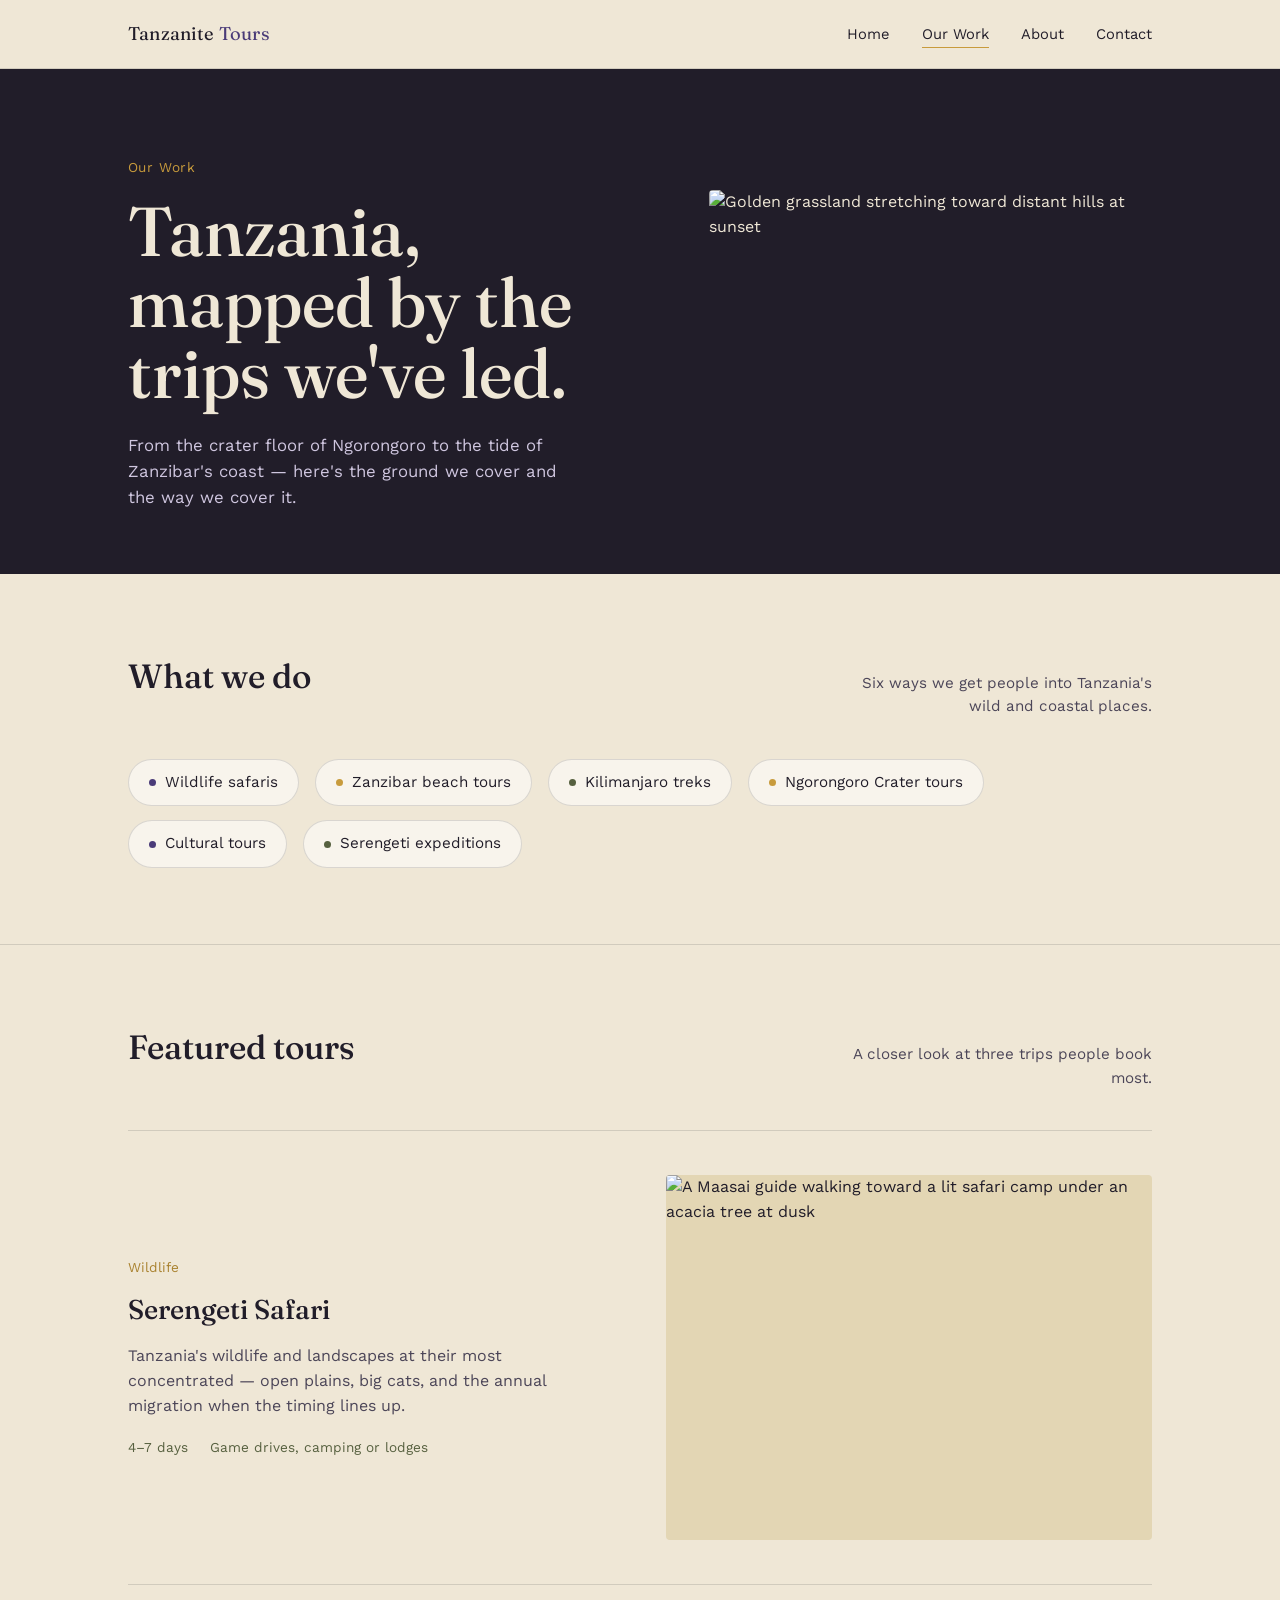
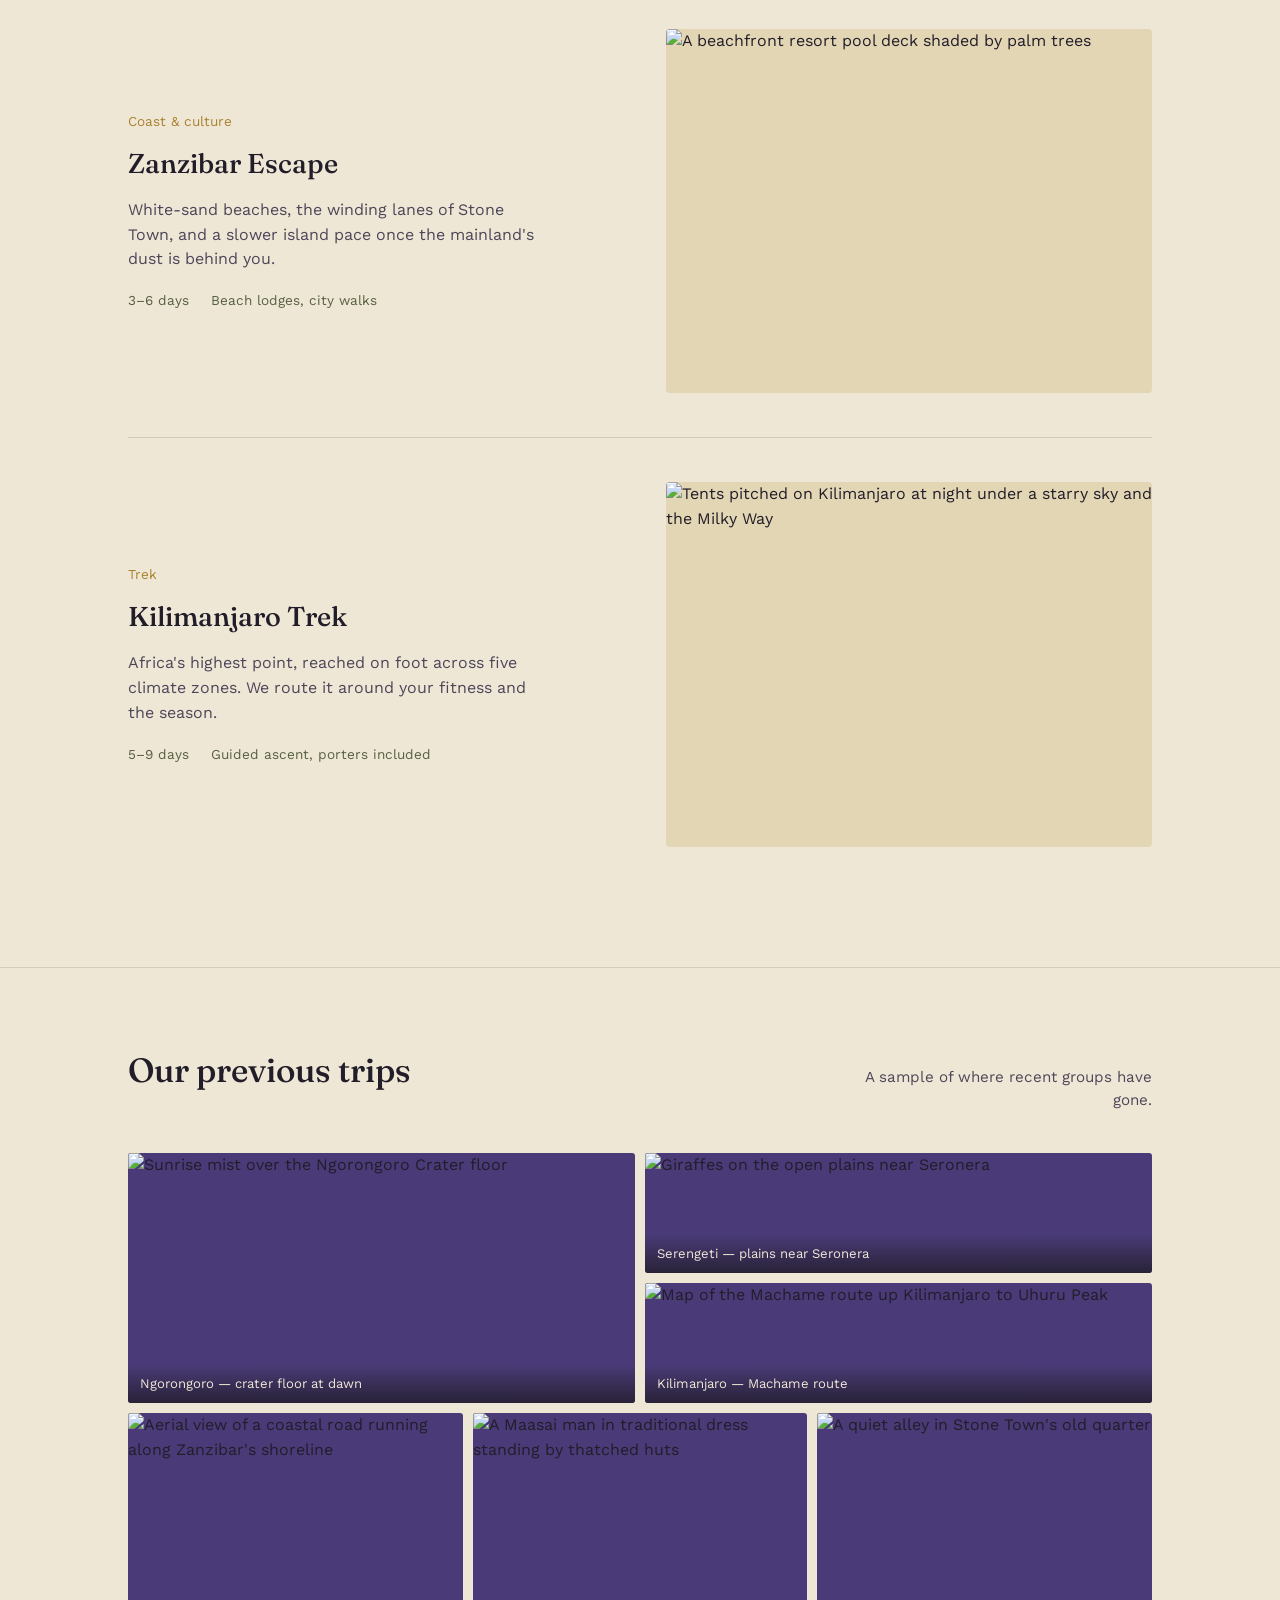
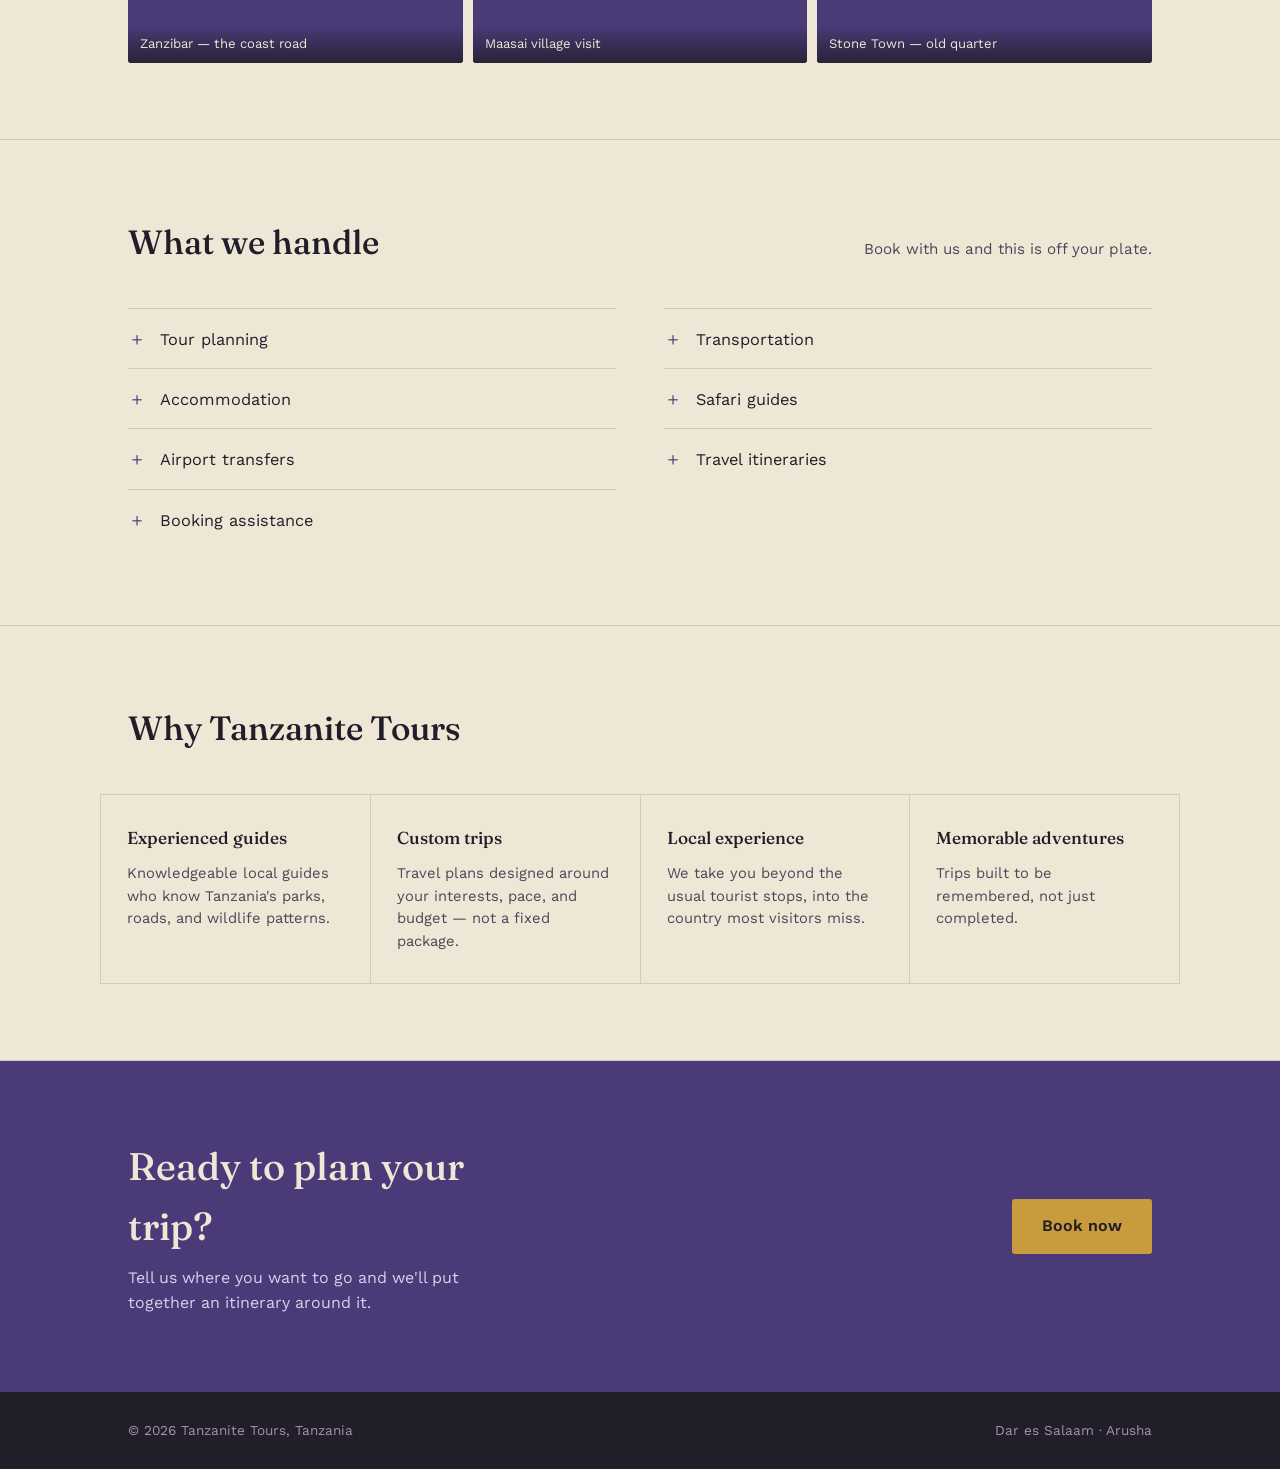
==== work1.html @ ff570dde "trial" ====
<!DOCTYPE html>
<html lang="en">
<head>
<meta charset="UTF-8">
<meta name="viewport" content="width=device-width, initial-scale=1.0">
<title>Our Work — Tanzanite Tours</title>
<link rel="preconnect" href="https://fonts.googleapis.com">
<link rel="preconnect" href="https://fonts.gstatic.com" crossorigin>
<link href="https://fonts.googleapis.com/css2?family=Fraunces:opsz,wght@9..144,400;9..144,500;9..144,600&family=Work+Sans:wght@400;500;600&display=swap" rel="stylesheet">
<style>

  :root{
    --ink:        #211d29;
    --ivory:      #efe7d6;
    --sand:       #e3d6b4;
    --tanzanite:  #4a3b78;
    --tanzanite-2:#8267c9;
    --gold:       #c89b3c;
    --gold-dim:   #a9822f;
    --sage:       #56603f;
    --line:       rgba(33,29,41,0.14);
    --max: 1080px;
  }

  *{ box-sizing:border-box; }
  html{ scroll-behavior:smooth; }
  body{
    margin:0;
    background:var(--ivory);
    color:var(--ink);
    font-family:'Work Sans', sans-serif;
    font-size:16px;
    line-height:1.55;
  }
  h1,h2,h3{
    font-family:'Fraunces', serif;
    font-weight:500;
    margin:0;
    color:var(--ink);
  }
  p{ margin:0; }
  a{ color:inherit; }
  img,svg{ display:block; max-width:100%; }
  .wrap{ max-width:var(--max); margin:0 auto; padding:0 28px; }

  /* ---------- reduced motion ---------- */
  @media (prefers-reduced-motion: reduce){
    *{ animation:none !important; transition:none !important; }
  }

  /* ---------- nav ---------- */
  nav{
    position:sticky; top:0; z-index:40;
    background:var(--ivory);
    border-bottom:1px solid var(--line);
  }
  nav .wrap{
    display:flex; align-items:center; justify-content:space-between;
    height:68px;
  }
  .brand{
    font-family:'Fraunces', serif;
    font-size:1.15rem;
    letter-spacing:0.01em;
  }
  .brand em{ font-style:normal; color:var(--tanzanite); }
  .navlinks{ display:flex; gap:32px; list-style:none; margin:0; padding:0; font-size:0.92rem; }
  .navlinks a{ text-decoration:none; padding-bottom:4px; border-bottom:1px solid transparent; }
  .navlinks a:hover, .navlinks a:focus-visible{ border-bottom-color:var(--tanzanite); }
  .navlinks a.current{ border-bottom-color:var(--gold); }
  .navtoggle{ display:none; background:none; border:1px solid var(--line); border-radius:6px; padding:8px 10px; font-size:0.9rem; cursor:pointer; }

  @media (max-width:720px){
    .navlinks{
      position:absolute; top:68px; left:0; right:0;
      flex-direction:column; gap:0;
      background:var(--ivory);
      border-bottom:1px solid var(--line);
      padding:8px 28px 18px;
      display:none;
    }
    .navlinks.open{ display:flex; }
    .navlinks a{ display:block; padding:10px 0; }
    .navtoggle{ display:block; }
  }

  /* ---------- hero ---------- */
  .hero{
    background:var(--ink);
    color:var(--ivory);
    position:relative;
    overflow:hidden;
  }
  .hero .wrap{
    padding-top:88px; padding-bottom:64px;
    display:grid; grid-template-columns:1.1fr 0.9fr; gap:40px; align-items:end;
  }
  .hero-kicker{
    font-size:0.85rem; letter-spacing:0.03em; color:var(--gold);
    margin-bottom:18px;
  }
  .hero h1{
    font-size:clamp(2.6rem, 5.4vw, 4.4rem);
    line-height:1.03;
    color:var(--ivory);
    max-width:11.5ch;
  }
  .hero p.lede{
    margin-top:22px;
    max-width:44ch;
    color:#cfc6df;
    font-size:1.05rem;
  }
  .hero-figure{ align-self:end; opacity:0.94; border-radius:4px; overflow:hidden; }
  .hero-figure svg{ width:100%; height:auto; }
  .hero-figure img{ width:100%; height:320px; object-fit:cover; display:block; }

  @media (max-width:820px){
    .hero .wrap{ grid-template-columns:1fr; }
    .hero-figure{ order:-1; max-width:280px; }
  }

  /* ---------- section rhythm ---------- */
  section{ padding:76px 0; border-bottom:1px solid var(--line); }
  section:last-of-type{ border-bottom:none; }
  .section-head{
    display:flex; justify-content:space-between; align-items:baseline; gap:24px;
    margin-bottom:40px;
    flex-wrap:wrap;
  }
  .section-head h2{ font-size:clamp(1.6rem, 3vw, 2.1rem); }
  .section-note{ max-width:34ch; color:#4c4658; font-size:0.95rem; text-align:right; }
  @media (max-width:640px){ .section-note{ text-align:left; } }

  /* ---------- what we do (tag rail) ---------- */
  .disciplines{
    display:flex; flex-wrap:wrap; gap:14px 16px;
  }
  .discipline{
    border:1px solid var(--line);
    border-radius:100px;
    padding:11px 20px;
    font-size:0.95rem;
    display:flex; align-items:center; gap:9px;
    background:#fff8;
  }
  .discipline .dot{
    width:7px; height:7px; border-radius:50%;
    background:var(--tanzanite);
    flex:none;
  }
  .discipline:nth-child(2n) .dot{ background:var(--gold); }
  .discipline:nth-child(3n) .dot{ background:var(--sage); }

  /* ---------- featured tours (editorial alternating) ---------- */
  .tour{
    display:grid; grid-template-columns:1fr 1fr; gap:52px; align-items:center;
    padding:44px 0;
    border-top:1px solid var(--line);
  }
  .tour:first-of-type{ border-top:none; padding-top:0; }
  .tour:nth-of-type(even) .tour-art{ order:2; }
  .tour-eyebrow{ font-size:0.85rem; color:var(--gold-dim); margin-bottom:10px; }
  .tour h3{ font-size:1.7rem; margin-bottom:14px; }
  .tour p{ color:#4c4658; max-width:42ch; }
  .tour-meta{ margin-top:18px; display:flex; gap:22px; font-size:0.85rem; color:var(--sage); }
  .tour-art{
    aspect-ratio:4/3; border-radius:4px; overflow:hidden;
    background:var(--sand);
  }
  .tour-art svg{ width:100%; height:100%; }
  .tour-art img{ width:100%; height:100%; object-fit:cover; display:block; }

  @media (max-width:760px){
    .tour{ grid-template-columns:1fr; gap:22px; }
    .tour:nth-of-type(even) .tour-art{ order:0; }
  }

  /* ---------- gallery ---------- */
  .gallery{
    display:grid;
    grid-template-columns:repeat(6, 1fr);
    grid-auto-rows:120px;
    gap:10px;
  }
  .gcell{
    position:relative; overflow:hidden; border-radius:3px;
    background:var(--tanzanite);
  }
  .gcell svg{ width:100%; height:100%; }
  .gcell img{ width:100%; height:100%; object-fit:cover; display:block; }
  .gcell .cap{
    position:absolute; left:0; right:0; bottom:0;
    padding:10px 12px 8px;
    background:linear-gradient(to top, rgba(33,29,41,0.82), transparent);
    color:var(--ivory);
    font-size:0.82rem;
  }
  .g1{ grid-column:span 3; grid-row:span 2; }
  .g2{ grid-column:span 3; grid-row:span 1; }
  .g3{ grid-column:span 3; grid-row:span 1; }
  .g4{ grid-column:span 2; grid-row:span 2; }
  .g5{ grid-column:span 2; grid-row:span 2; }
  .g6{ grid-column:span 2; grid-row:span 2; }

  @media (max-width:760px){
    .gallery{ grid-template-columns:repeat(2, 1fr); grid-auto-rows:150px; }
    .g1,.g2,.g3,.g4,.g5,.g6{ grid-column:span 1; grid-row:span 1; }
  }

  /* ---------- what we handle ---------- */
  .handle-list{
    list-style:none; margin:0; padding:0;
    display:grid; grid-template-columns:1fr 1fr; gap:0 48px;
  }
  .handle-list li{
    display:flex; align-items:baseline; gap:14px;
    padding:16px 0;
    border-top:1px solid var(--line);
    font-size:1.02rem;
  }
  .handle-list li:nth-last-child(-n+1),
  .handle-list li:nth-last-child(-n+2){ }
  .handle-list li span.mark{
    font-family:'Fraunces', serif;
    color:var(--tanzanite);
    font-size:1.1rem;
  }
  @media (max-width:640px){ .handle-list{ grid-template-columns:1fr; } }

  /* ---------- why choose us ---------- */
  .why{
    display:grid; grid-template-columns:repeat(4, 1fr); gap:0;
    border-top:1px solid var(--line);
    border-left:1px solid var(--line);
  }
  .why-item{
    padding:30px 26px;
    border-right:1px solid var(--line);
    border-bottom:1px solid var(--line);
  }
  .why-item h3{ font-size:1.08rem; margin-bottom:10px; }
  .why-item p{ font-size:0.92rem; color:#4c4658; }
  @media (max-width:820px){ .why{ grid-template-columns:1fr 1fr; } }
  @media (max-width:480px){ .why{ grid-template-columns:1fr; } }

  /* ---------- cta ---------- */
  .cta{
    background:var(--tanzanite);
    color:var(--ivory);
    border-bottom:none;
  }
  .cta .wrap{
    display:flex; align-items:center; justify-content:space-between; gap:32px;
    flex-wrap:wrap;
  }
  .cta h2{ color:var(--ivory); font-size:clamp(1.7rem, 3.4vw, 2.4rem); max-width:16ch; }
  .cta p{ color:#d9d0ea; margin-top:10px; max-width:38ch; }
  .btn{
    display:inline-block;
    background:var(--gold);
    color:var(--ink);
    text-decoration:none;
    font-family:'Work Sans', sans-serif;
    font-weight:600;
    padding:15px 30px;
    border-radius:3px;
    white-space:nowrap;
  }
  .btn:hover, .btn:focus-visible{ background:#d8ad55; }

  footer{
    background:var(--ink); color:#9d94b2;
    font-size:0.85rem;
    padding:28px 0;
  }
  footer .wrap{ display:flex; justify-content:space-between; flex-wrap:wrap; gap:10px; }

  /* one orchestrated reveal, hero only */
  .hero h1, .hero p.lede, .hero-figure{
    animation:rise 0.7s ease-out both;
  }
  .hero p.lede{ animation-delay:0.08s; }
  .hero-figure{ animation-delay:0.05s; }
  @keyframes rise{
    from{ opacity:0; transform:translateY(14px); }
    to{ opacity:1; transform:translateY(0); }
  }
</style>
</head>
<body>

<nav>
  <div class="wrap">
    <div class="brand">Tanzanite <em>Tours</em></div>
    <ul class="navlinks" id="navlinks">
      <li><a href="index.html">Home</a></li>
      <li><a href="work.html" class="current">Our Work</a></li>
      <li><a href="about.html">About</a></li>
      <li><a href="contact.html">Contact</a></li>
    </ul>
    <button class="navtoggle" id="navtoggle" aria-expanded="false" aria-controls="navlinks">Menu</button>
  </div>
</nav>

<header class="hero">
  <div class="wrap">
    <div>
      <div class="hero-kicker">Our Work</div>
      <h1>Tanzania, mapped by the trips we've led.</h1>
      <p class="lede">From the crater floor of Ngorongoro to the tide of Zanzibar's coast — here's the ground we cover and the way we cover it.</p>
    </div>
    <div class="hero-figure">
      <img src="img/vast_area.jpg" alt="Golden grassland stretching toward distant hills at sunset">
    </div>
  </div>
</header>

<section id="what-we-do">
  <div class="wrap">
    <div class="section-head">
      <h2>What we do</h2>
      <p class="section-note">Six ways we get people into Tanzania's wild and coastal places.</p>
    </div>
    <div class="disciplines">
      <div class="discipline"><span class="dot"></span> Wildlife safaris</div>
      <div class="discipline"><span class="dot"></span> Zanzibar beach tours</div>
      <div class="discipline"><span class="dot"></span> Kilimanjaro treks</div>
      <div class="discipline"><span class="dot"></span> Ngorongoro Crater tours</div>
      <div class="discipline"><span class="dot"></span> Cultural tours</div>
      <div class="discipline"><span class="dot"></span> Serengeti expeditions</div>
    </div>
  </div>
</section>

<section id="featured-tours">
  <div class="wrap">
    <div class="section-head">
      <h2>Featured tours</h2>
      <p class="section-note">A closer look at three trips people book most.</p>
    </div>

    <div class="tour">
      <div>
        <div class="tour-eyebrow">Wildlife</div>
        <h3>Serengeti Safari</h3>
        <p>Tanzania's wildlife and landscapes at their most concentrated — open plains, big cats, and the annual migration when the timing lines up.</p>
        <div class="tour-meta"><span>4–7 days</span><span>Game drives, camping or lodges</span></div>
      </div>
      <div class="tour-art">
        <img src="img/Serengeti_Safari.jpg" alt="A Maasai guide walking toward a lit safari camp under an acacia tree at dusk">
      </div>
    </div>

    <div class="tour">
      <div>
        <div class="tour-eyebrow">Coast &amp; culture</div>
        <h3>Zanzibar Escape</h3>
        <p>White-sand beaches, the winding lanes of Stone Town, and a slower island pace once the mainland's dust is behind you.</p>
        <div class="tour-meta"><span>3–6 days</span><span>Beach lodges, city walks</span></div>
      </div>
      <div class="tour-art">
        <img src="img/Zanzibar_Escape.jpg" alt="A beachfront resort pool deck shaded by palm trees">
      </div>
    </div>

    <div class="tour">
      <div>
        <div class="tour-eyebrow">Trek</div>
        <h3>Kilimanjaro Trek</h3>
        <p>Africa's highest point, reached on foot across five climate zones. We route it around your fitness and the season.</p>
        <div class="tour-meta"><span>5–9 days</span><span>Guided ascent, porters included</span></div>
      </div>
      <div class="tour-art">
        <img src="img/Kilimanjaro_Trek.jpg" alt="Tents pitched on Kilimanjaro at night under a starry sky and the Milky Way">
      </div>
    </div>
  </div>
</section>

<section id="previous-trips">
  <div class="wrap">
    <div class="section-head">
      <h2>Our previous trips</h2>
      <p class="section-note">A sample of where recent groups have gone.</p>
    </div>
    <div class="gallery">
      <div class="gcell g1">
        <img src="img/Ngorongoro___crater_floor_at_dawn1.jpg" alt="Sunrise mist over the Ngorongoro Crater floor">
        <div class="cap">Ngorongoro — crater floor at dawn</div>
      </div>
      <div class="gcell g2">
        <img src="img/Serengeti___plains_near_Seronera.jpg" alt="Giraffes on the open plains near Seronera">
        <div class="cap">Serengeti — plains near Seronera</div>
      </div>
      <div class="gcell g3">
        <img src="img/Kilimanjaro___Machame_route.jpg" alt="Map of the Machame route up Kilimanjaro to Uhuru Peak">
        <div class="cap">Kilimanjaro — Machame route</div>
      </div>
      <div class="gcell g4">
        <img src="img/Zanzibar___the_coast_road.jpg" alt="Aerial view of a coastal road running along Zanzibar's shoreline">
        <div class="cap">Zanzibar — the coast road</div>
      </div>
      <div class="gcell g5">
        <img src="img/Maasai_village_visit.jpg" alt="A Maasai man in traditional dress standing by thatched huts">
        <div class="cap">Maasai village visit</div>
      </div>
      <div class="gcell g6">
        <img src="img/Stone_Town___old_quarter.jpg" alt="A quiet alley in Stone Town's old quarter">
        <div class="cap">Stone Town — old quarter</div>
      </div>
    </div>
  </div>
</section>

<section id="what-we-handle">
  <div class="wrap">
    <div class="section-head">
      <h2>What we handle</h2>
      <p class="section-note">Book with us and this is off your plate.</p>
    </div>
    <ul class="handle-list">
      <li><span class="mark">＋</span> Tour planning</li>
      <li><span class="mark">＋</span> Transportation</li>
      <li><span class="mark">＋</span> Accommodation</li>
      <li><span class="mark">＋</span> Safari guides</li>
      <li><span class="mark">＋</span> Airport transfers</li>
      <li><span class="mark">＋</span> Travel itineraries</li>
      <li><span class="mark">＋</span> Booking assistance</li>
    </ul>
  </div>
</section>

<section id="why-us">
  <div class="wrap">
    <div class="section-head">
      <h2>Why Tanzanite Tours</h2>
    </div>
  </div>
  <div class="wrap" style="padding:0;">
    <div class="why">
      <div class="why-item">
        <h3>Experienced guides</h3>
        <p>Knowledgeable local guides who know Tanzania's parks, roads, and wildlife patterns.</p>
      </div>
      <div class="why-item">
        <h3>Custom trips</h3>
        <p>Travel plans designed around your interests, pace, and budget — not a fixed package.</p>
      </div>
      <div class="why-item">
        <h3>Local experience</h3>
        <p>We take you beyond the usual tourist stops, into the country most visitors miss.</p>
      </div>
      <div class="why-item">
        <h3>Memorable adventures</h3>
        <p>Trips built to be remembered, not just completed.</p>
      </div>
    </div>
  </div>
</section>

<section class="cta" id="plan">
  <div class="wrap">
    <div>
      <h2>Ready to plan your trip?</h2>
      <p>Tell us where you want to go and we'll put together an itinerary around it.</p>
    </div>
    <a class="btn" href="contact.html">Book now</a>
  </div>
</section>

<footer>
  <div class="wrap">
    <span>© 2026 Tanzanite Tours, Tanzania</span>
    <span>Dar es Salaam · Arusha</span>
  </div>
</footer>

<script>
  const toggle = document.getElementById('navtoggle');
  const links = document.getElementById('navlinks');
  toggle.addEventListener('click', () => {
    const open = links.classList.toggle('open');
    toggle.setAttribute('aria-expanded', open);
  });
</script>

</body>
</html>
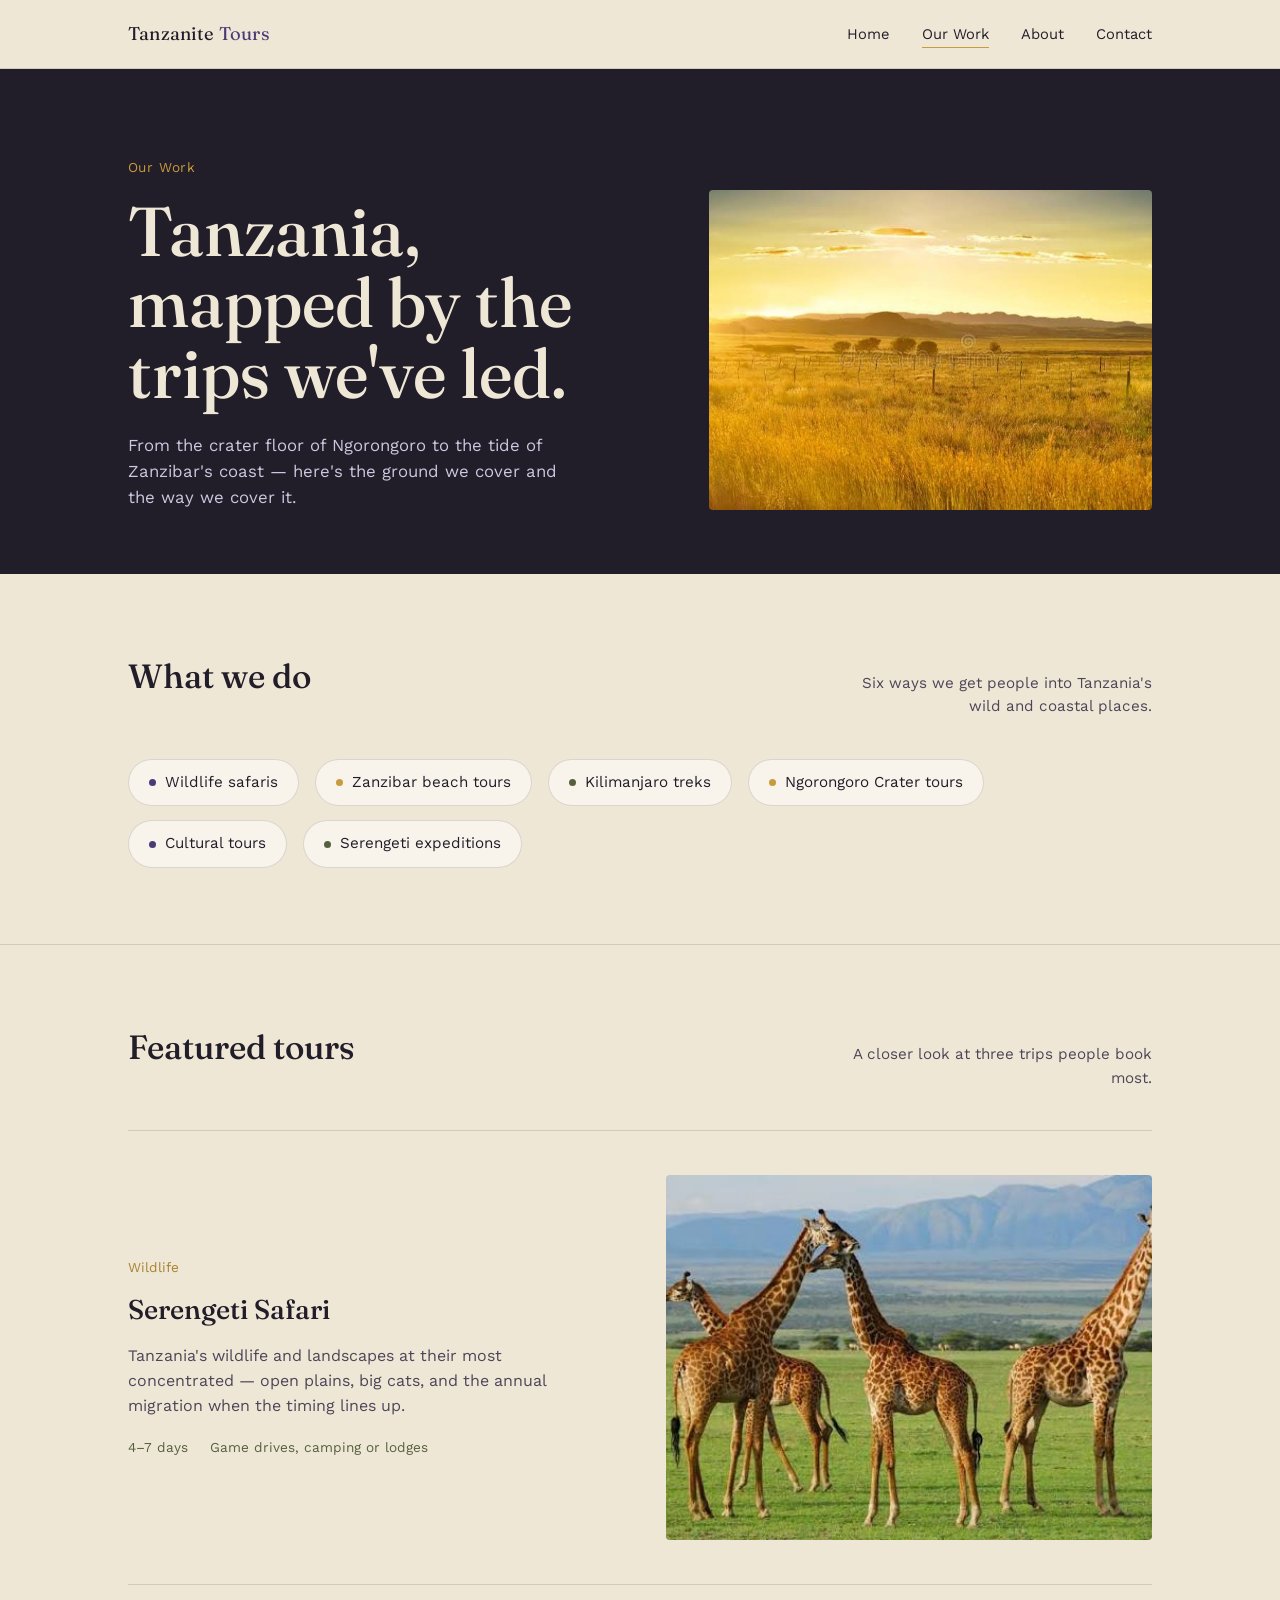
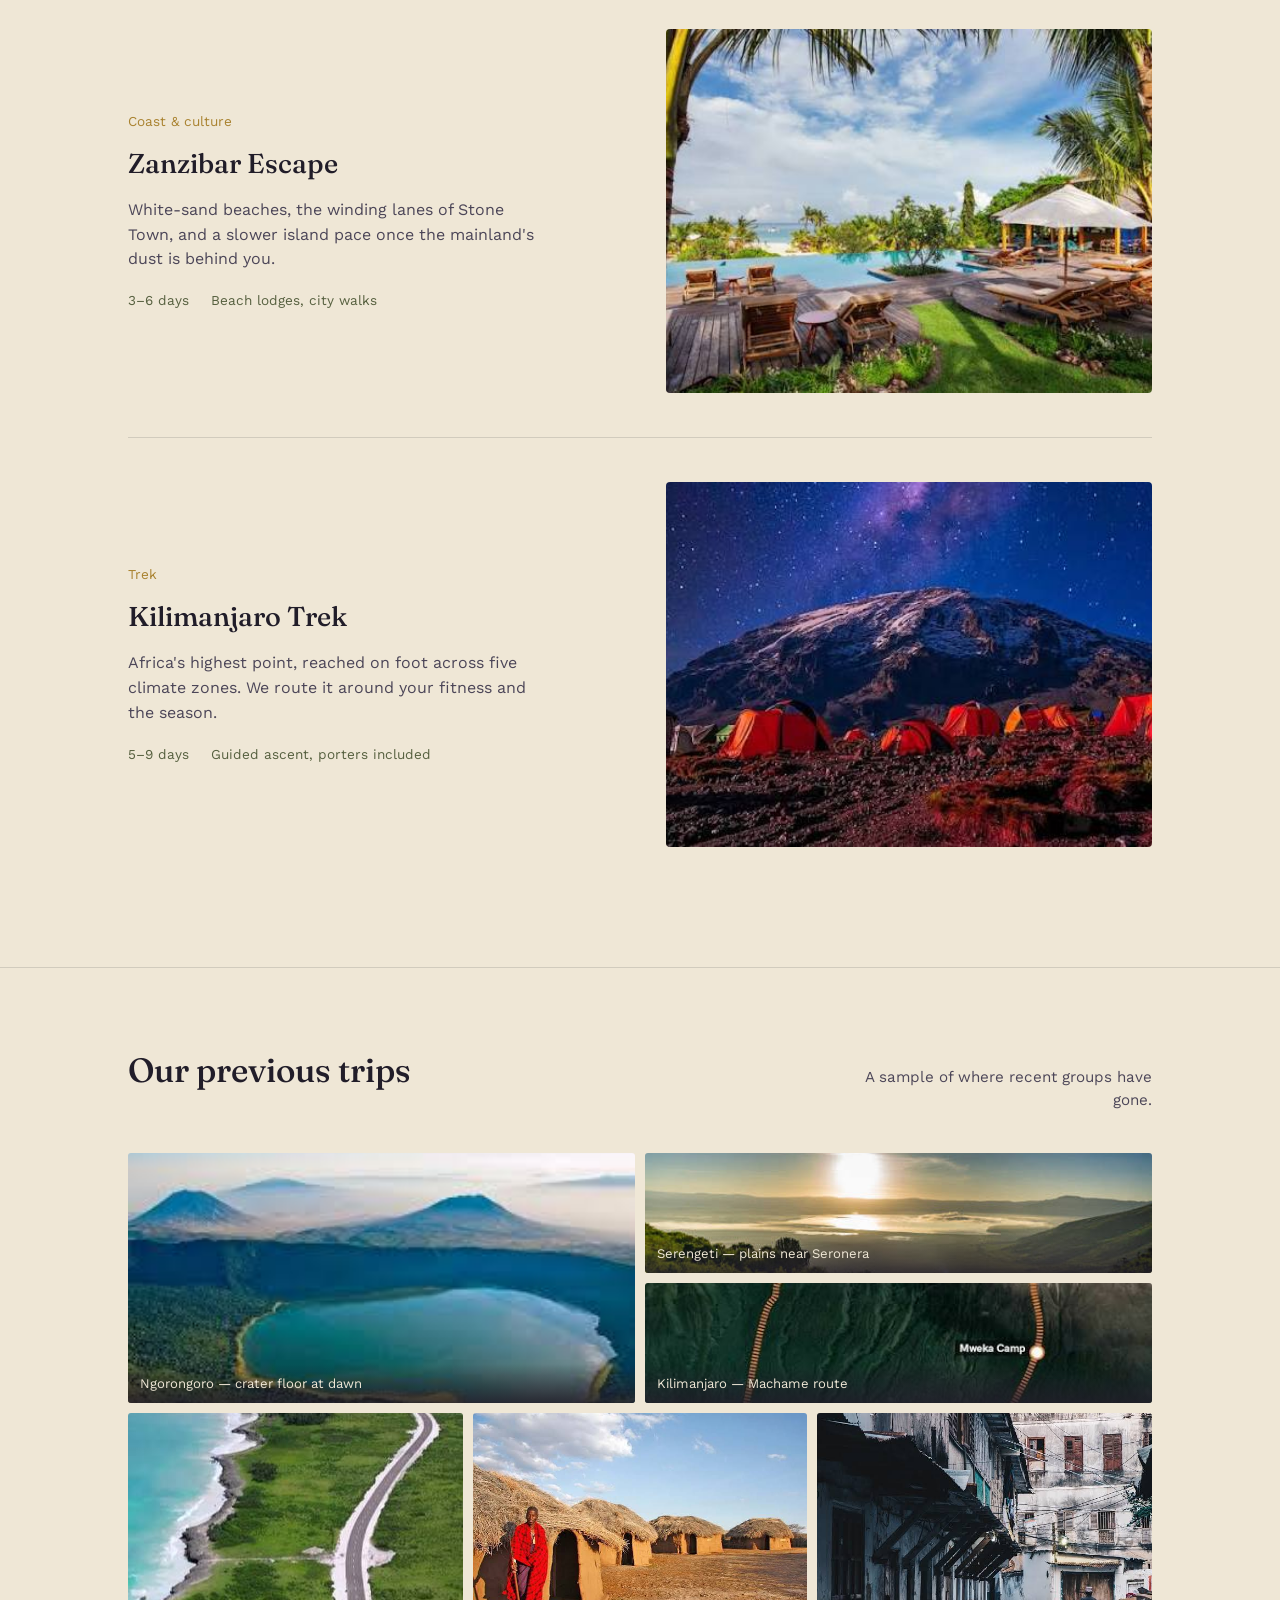
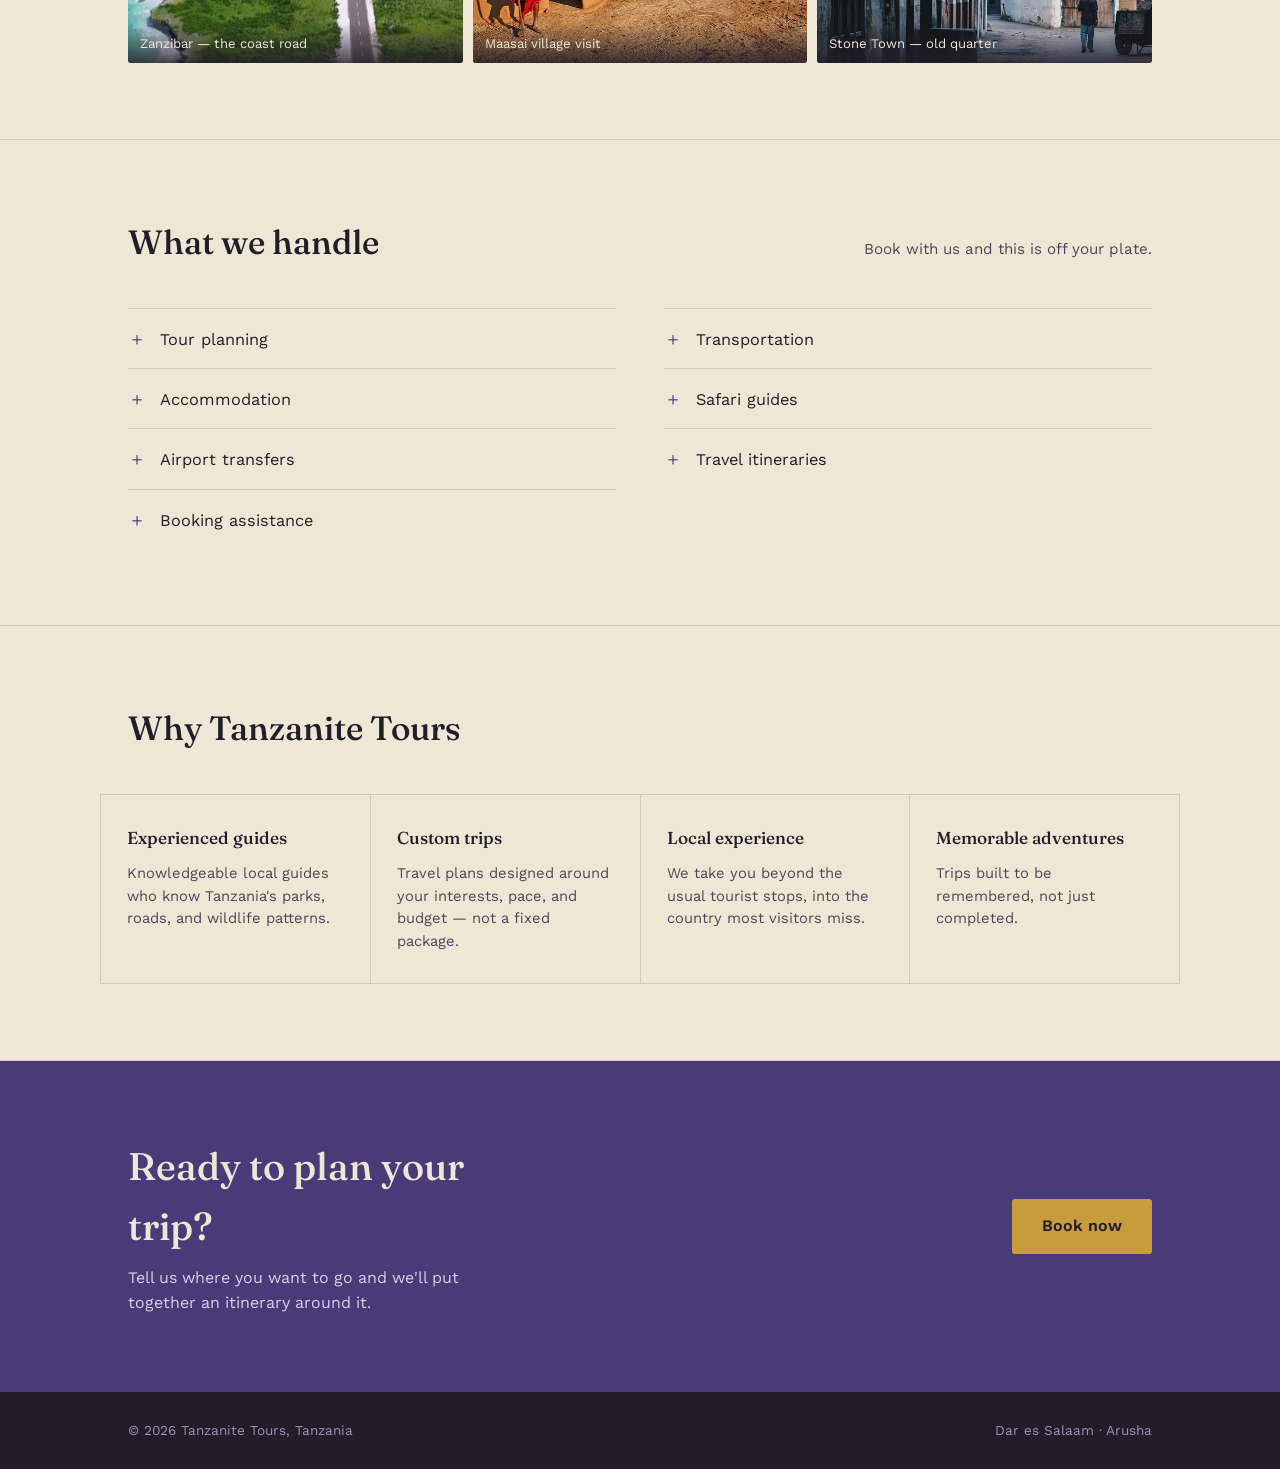
==== commit 4021f26f: "nov updates" ====
--- a/work1.html
+++ b/work1.html
@@ -1,489 +1,489 @@
-<!DOCTYPE html>
-<html lang="en">
-<head>
-<meta charset="UTF-8">
-<meta name="viewport" content="width=device-width, initial-scale=1.0">
-<title>Our Work — Tanzanite Tours</title>
-<link rel="preconnect" href="https://fonts.googleapis.com">
-<link rel="preconnect" href="https://fonts.gstatic.com" crossorigin>
-<link href="https://fonts.googleapis.com/css2?family=Fraunces:opsz,wght@9..144,400;9..144,500;9..144,600&family=Work+Sans:wght@400;500;600&display=swap" rel="stylesheet">
-<style>
-
-  :root{
-    --ink:        #211d29;
-    --ivory:      #efe7d6;
-    --sand:       #e3d6b4;
-    --tanzanite:  #4a3b78;
-    --tanzanite-2:#8267c9;
-    --gold:       #c89b3c;
-    --gold-dim:   #a9822f;
-    --sage:       #56603f;
-    --line:       rgba(33,29,41,0.14);
-    --max: 1080px;
-  }
-
-  *{ box-sizing:border-box; }
-  html{ scroll-behavior:smooth; }
-  body{
-    margin:0;
-    background:var(--ivory);
-    color:var(--ink);
-    font-family:'Work Sans', sans-serif;
-    font-size:16px;
-    line-height:1.55;
-  }
-  h1,h2,h3{
-    font-family:'Fraunces', serif;
-    font-weight:500;
-    margin:0;
-    color:var(--ink);
-  }
-  p{ margin:0; }
-  a{ color:inherit; }
-  img,svg{ display:block; max-width:100%; }
-  .wrap{ max-width:var(--max); margin:0 auto; padding:0 28px; }
-
-  /* ---------- reduced motion ---------- */
-  @media (prefers-reduced-motion: reduce){
-    *{ animation:none !important; transition:none !important; }
-  }
-
-  /* ---------- nav ---------- */
-  nav{
-    position:sticky; top:0; z-index:40;
-    background:var(--ivory);
-    border-bottom:1px solid var(--line);
-  }
-  nav .wrap{
-    display:flex; align-items:center; justify-content:space-between;
-    height:68px;
-  }
-  .brand{
-    font-family:'Fraunces', serif;
-    font-size:1.15rem;
-    letter-spacing:0.01em;
-  }
-  .brand em{ font-style:normal; color:var(--tanzanite); }
-  .navlinks{ display:flex; gap:32px; list-style:none; margin:0; padding:0; font-size:0.92rem; }
-  .navlinks a{ text-decoration:none; padding-bottom:4px; border-bottom:1px solid transparent; }
-  .navlinks a:hover, .navlinks a:focus-visible{ border-bottom-color:var(--tanzanite); }
-  .navlinks a.current{ border-bottom-color:var(--gold); }
-  .navtoggle{ display:none; background:none; border:1px solid var(--line); border-radius:6px; padding:8px 10px; font-size:0.9rem; cursor:pointer; }
-
-  @media (max-width:720px){
-    .navlinks{
-      position:absolute; top:68px; left:0; right:0;
-      flex-direction:column; gap:0;
-      background:var(--ivory);
-      border-bottom:1px solid var(--line);
-      padding:8px 28px 18px;
-      display:none;
-    }
-    .navlinks.open{ display:flex; }
-    .navlinks a{ display:block; padding:10px 0; }
-    .navtoggle{ display:block; }
-  }
-
-  /* ---------- hero ---------- */
-  .hero{
-    background:var(--ink);
-    color:var(--ivory);
-    position:relative;
-    overflow:hidden;
-  }
-  .hero .wrap{
-    padding-top:88px; padding-bottom:64px;
-    display:grid; grid-template-columns:1.1fr 0.9fr; gap:40px; align-items:end;
-  }
-  .hero-kicker{
-    font-size:0.85rem; letter-spacing:0.03em; color:var(--gold);
-    margin-bottom:18px;
-  }
-  .hero h1{
-    font-size:clamp(2.6rem, 5.4vw, 4.4rem);
-    line-height:1.03;
-    color:var(--ivory);
-    max-width:11.5ch;
-  }
-  .hero p.lede{
-    margin-top:22px;
-    max-width:44ch;
-    color:#cfc6df;
-    font-size:1.05rem;
-  }
-  .hero-figure{ align-self:end; opacity:0.94; border-radius:4px; overflow:hidden; }
-  .hero-figure svg{ width:100%; height:auto; }
-  .hero-figure img{ width:100%; height:320px; object-fit:cover; display:block; }
-
-  @media (max-width:820px){
-    .hero .wrap{ grid-template-columns:1fr; }
-    .hero-figure{ order:-1; max-width:280px; }
-  }
-
-  /* ---------- section rhythm ---------- */
-  section{ padding:76px 0; border-bottom:1px solid var(--line); }
-  section:last-of-type{ border-bottom:none; }
-  .section-head{
-    display:flex; justify-content:space-between; align-items:baseline; gap:24px;
-    margin-bottom:40px;
-    flex-wrap:wrap;
-  }
-  .section-head h2{ font-size:clamp(1.6rem, 3vw, 2.1rem); }
-  .section-note{ max-width:34ch; color:#4c4658; font-size:0.95rem; text-align:right; }
-  @media (max-width:640px){ .section-note{ text-align:left; } }
-
-  /* ---------- what we do (tag rail) ---------- */
-  .disciplines{
-    display:flex; flex-wrap:wrap; gap:14px 16px;
-  }
-  .discipline{
-    border:1px solid var(--line);
-    border-radius:100px;
-    padding:11px 20px;
-    font-size:0.95rem;
-    display:flex; align-items:center; gap:9px;
-    background:#fff8;
-  }
-  .discipline .dot{
-    width:7px; height:7px; border-radius:50%;
-    background:var(--tanzanite);
-    flex:none;
-  }
-  .discipline:nth-child(2n) .dot{ background:var(--gold); }
-  .discipline:nth-child(3n) .dot{ background:var(--sage); }
-
-  /* ---------- featured tours (editorial alternating) ---------- */
-  .tour{
-    display:grid; grid-template-columns:1fr 1fr; gap:52px; align-items:center;
-    padding:44px 0;
-    border-top:1px solid var(--line);
-  }
-  .tour:first-of-type{ border-top:none; padding-top:0; }
-  .tour:nth-of-type(even) .tour-art{ order:2; }
-  .tour-eyebrow{ font-size:0.85rem; color:var(--gold-dim); margin-bottom:10px; }
-  .tour h3{ font-size:1.7rem; margin-bottom:14px; }
-  .tour p{ color:#4c4658; max-width:42ch; }
-  .tour-meta{ margin-top:18px; display:flex; gap:22px; font-size:0.85rem; color:var(--sage); }
-  .tour-art{
-    aspect-ratio:4/3; border-radius:4px; overflow:hidden;
-    background:var(--sand);
-  }
-  .tour-art svg{ width:100%; height:100%; }
-  .tour-art img{ width:100%; height:100%; object-fit:cover; display:block; }
-
-  @media (max-width:760px){
-    .tour{ grid-template-columns:1fr; gap:22px; }
-    .tour:nth-of-type(even) .tour-art{ order:0; }
-  }
-
-  /* ---------- gallery ---------- */
-  .gallery{
-    display:grid;
-    grid-template-columns:repeat(6, 1fr);
-    grid-auto-rows:120px;
-    gap:10px;
-  }
-  .gcell{
-    position:relative; overflow:hidden; border-radius:3px;
-    background:var(--tanzanite);
-  }
-  .gcell svg{ width:100%; height:100%; }
-  .gcell img{ width:100%; height:100%; object-fit:cover; display:block; }
-  .gcell .cap{
-    position:absolute; left:0; right:0; bottom:0;
-    padding:10px 12px 8px;
-    background:linear-gradient(to top, rgba(33,29,41,0.82), transparent);
-    color:var(--ivory);
-    font-size:0.82rem;
-  }
-  .g1{ grid-column:span 3; grid-row:span 2; }
-  .g2{ grid-column:span 3; grid-row:span 1; }
-  .g3{ grid-column:span 3; grid-row:span 1; }
-  .g4{ grid-column:span 2; grid-row:span 2; }
-  .g5{ grid-column:span 2; grid-row:span 2; }
-  .g6{ grid-column:span 2; grid-row:span 2; }
-
-  @media (max-width:760px){
-    .gallery{ grid-template-columns:repeat(2, 1fr); grid-auto-rows:150px; }
-    .g1,.g2,.g3,.g4,.g5,.g6{ grid-column:span 1; grid-row:span 1; }
-  }
-
-  /* ---------- what we handle ---------- */
-  .handle-list{
-    list-style:none; margin:0; padding:0;
-    display:grid; grid-template-columns:1fr 1fr; gap:0 48px;
-  }
-  .handle-list li{
-    display:flex; align-items:baseline; gap:14px;
-    padding:16px 0;
-    border-top:1px solid var(--line);
-    font-size:1.02rem;
-  }
-  .handle-list li:nth-last-child(-n+1),
-  .handle-list li:nth-last-child(-n+2){ }
-  .handle-list li span.mark{
-    font-family:'Fraunces', serif;
-    color:var(--tanzanite);
-    font-size:1.1rem;
-  }
-  @media (max-width:640px){ .handle-list{ grid-template-columns:1fr; } }
-
-  /* ---------- why choose us ---------- */
-  .why{
-    display:grid; grid-template-columns:repeat(4, 1fr); gap:0;
-    border-top:1px solid var(--line);
-    border-left:1px solid var(--line);
-  }
-  .why-item{
-    padding:30px 26px;
-    border-right:1px solid var(--line);
-    border-bottom:1px solid var(--line);
-  }
-  .why-item h3{ font-size:1.08rem; margin-bottom:10px; }
-  .why-item p{ font-size:0.92rem; color:#4c4658; }
-  @media (max-width:820px){ .why{ grid-template-columns:1fr 1fr; } }
-  @media (max-width:480px){ .why{ grid-template-columns:1fr; } }
-
-  /* ---------- cta ---------- */
-  .cta{
-    background:var(--tanzanite);
-    color:var(--ivory);
-    border-bottom:none;
-  }
-  .cta .wrap{
-    display:flex; align-items:center; justify-content:space-between; gap:32px;
-    flex-wrap:wrap;
-  }
-  .cta h2{ color:var(--ivory); font-size:clamp(1.7rem, 3.4vw, 2.4rem); max-width:16ch; }
-  .cta p{ color:#d9d0ea; margin-top:10px; max-width:38ch; }
-  .btn{
-    display:inline-block;
-    background:var(--gold);
-    color:var(--ink);
-    text-decoration:none;
-    font-family:'Work Sans', sans-serif;
-    font-weight:600;
-    padding:15px 30px;
-    border-radius:3px;
-    white-space:nowrap;
-  }
-  .btn:hover, .btn:focus-visible{ background:#d8ad55; }
-
-  footer{
-    background:var(--ink); color:#9d94b2;
-    font-size:0.85rem;
-    padding:28px 0;
-  }
-  footer .wrap{ display:flex; justify-content:space-between; flex-wrap:wrap; gap:10px; }
-
-  /* one orchestrated reveal, hero only */
-  .hero h1, .hero p.lede, .hero-figure{
-    animation:rise 0.7s ease-out both;
-  }
-  .hero p.lede{ animation-delay:0.08s; }
-  .hero-figure{ animation-delay:0.05s; }
-  @keyframes rise{
-    from{ opacity:0; transform:translateY(14px); }
-    to{ opacity:1; transform:translateY(0); }
-  }
-</style>
-</head>
-<body>
-
-<nav>
-  <div class="wrap">
-    <div class="brand">Tanzanite <em>Tours</em></div>
-    <ul class="navlinks" id="navlinks">
-      <li><a href="index.html">Home</a></li>
-      <li><a href="work.html" class="current">Our Work</a></li>
-      <li><a href="about.html">About</a></li>
-      <li><a href="contact.html">Contact</a></li>
-    </ul>
-    <button class="navtoggle" id="navtoggle" aria-expanded="false" aria-controls="navlinks">Menu</button>
-  </div>
-</nav>
-
-<header class="hero">
-  <div class="wrap">
-    <div>
-      <div class="hero-kicker">Our Work</div>
-      <h1>Tanzania, mapped by the trips we've led.</h1>
-      <p class="lede">From the crater floor of Ngorongoro to the tide of Zanzibar's coast — here's the ground we cover and the way we cover it.</p>
-    </div>
-    <div class="hero-figure">
-      <img src="img/vast_area.jpg" alt="Golden grassland stretching toward distant hills at sunset">
-    </div>
-  </div>
-</header>
-
-<section id="what-we-do">
-  <div class="wrap">
-    <div class="section-head">
-      <h2>What we do</h2>
-      <p class="section-note">Six ways we get people into Tanzania's wild and coastal places.</p>
-    </div>
-    <div class="disciplines">
-      <div class="discipline"><span class="dot"></span> Wildlife safaris</div>
-      <div class="discipline"><span class="dot"></span> Zanzibar beach tours</div>
-      <div class="discipline"><span class="dot"></span> Kilimanjaro treks</div>
-      <div class="discipline"><span class="dot"></span> Ngorongoro Crater tours</div>
-      <div class="discipline"><span class="dot"></span> Cultural tours</div>
-      <div class="discipline"><span class="dot"></span> Serengeti expeditions</div>
-    </div>
-  </div>
-</section>
-
-<section id="featured-tours">
-  <div class="wrap">
-    <div class="section-head">
-      <h2>Featured tours</h2>
-      <p class="section-note">A closer look at three trips people book most.</p>
-    </div>
-
-    <div class="tour">
-      <div>
-        <div class="tour-eyebrow">Wildlife</div>
-        <h3>Serengeti Safari</h3>
-        <p>Tanzania's wildlife and landscapes at their most concentrated — open plains, big cats, and the annual migration when the timing lines up.</p>
-        <div class="tour-meta"><span>4–7 days</span><span>Game drives, camping or lodges</span></div>
-      </div>
-      <div class="tour-art">
-        <img src="img/Serengeti_Safari.jpg" alt="A Maasai guide walking toward a lit safari camp under an acacia tree at dusk">
-      </div>
-    </div>
-
-    <div class="tour">
-      <div>
-        <div class="tour-eyebrow">Coast &amp; culture</div>
-        <h3>Zanzibar Escape</h3>
-        <p>White-sand beaches, the winding lanes of Stone Town, and a slower island pace once the mainland's dust is behind you.</p>
-        <div class="tour-meta"><span>3–6 days</span><span>Beach lodges, city walks</span></div>
-      </div>
-      <div class="tour-art">
-        <img src="img/Zanzibar_Escape.jpg" alt="A beachfront resort pool deck shaded by palm trees">
-      </div>
-    </div>
-
-    <div class="tour">
-      <div>
-        <div class="tour-eyebrow">Trek</div>
-        <h3>Kilimanjaro Trek</h3>
-        <p>Africa's highest point, reached on foot across five climate zones. We route it around your fitness and the season.</p>
-        <div class="tour-meta"><span>5–9 days</span><span>Guided ascent, porters included</span></div>
-      </div>
-      <div class="tour-art">
-        <img src="img/Kilimanjaro_Trek.jpg" alt="Tents pitched on Kilimanjaro at night under a starry sky and the Milky Way">
-      </div>
-    </div>
-  </div>
-</section>
-
-<section id="previous-trips">
-  <div class="wrap">
-    <div class="section-head">
-      <h2>Our previous trips</h2>
-      <p class="section-note">A sample of where recent groups have gone.</p>
-    </div>
-    <div class="gallery">
-      <div class="gcell g1">
-        <img src="img/Ngorongoro___crater_floor_at_dawn1.jpg" alt="Sunrise mist over the Ngorongoro Crater floor">
-        <div class="cap">Ngorongoro — crater floor at dawn</div>
-      </div>
-      <div class="gcell g2">
-        <img src="img/Serengeti___plains_near_Seronera.jpg" alt="Giraffes on the open plains near Seronera">
-        <div class="cap">Serengeti — plains near Seronera</div>
-      </div>
-      <div class="gcell g3">
-        <img src="img/Kilimanjaro___Machame_route.jpg" alt="Map of the Machame route up Kilimanjaro to Uhuru Peak">
-        <div class="cap">Kilimanjaro — Machame route</div>
-      </div>
-      <div class="gcell g4">
-        <img src="img/Zanzibar___the_coast_road.jpg" alt="Aerial view of a coastal road running along Zanzibar's shoreline">
-        <div class="cap">Zanzibar — the coast road</div>
-      </div>
-      <div class="gcell g5">
-        <img src="img/Maasai_village_visit.jpg" alt="A Maasai man in traditional dress standing by thatched huts">
-        <div class="cap">Maasai village visit</div>
-      </div>
-      <div class="gcell g6">
-        <img src="img/Stone_Town___old_quarter.jpg" alt="A quiet alley in Stone Town's old quarter">
-        <div class="cap">Stone Town — old quarter</div>
-      </div>
-    </div>
-  </div>
-</section>
-
-<section id="what-we-handle">
-  <div class="wrap">
-    <div class="section-head">
-      <h2>What we handle</h2>
-      <p class="section-note">Book with us and this is off your plate.</p>
-    </div>
-    <ul class="handle-list">
-      <li><span class="mark">＋</span> Tour planning</li>
-      <li><span class="mark">＋</span> Transportation</li>
-      <li><span class="mark">＋</span> Accommodation</li>
-      <li><span class="mark">＋</span> Safari guides</li>
-      <li><span class="mark">＋</span> Airport transfers</li>
-      <li><span class="mark">＋</span> Travel itineraries</li>
-      <li><span class="mark">＋</span> Booking assistance</li>
-    </ul>
-  </div>
-</section>
-
-<section id="why-us">
-  <div class="wrap">
-    <div class="section-head">
-      <h2>Why Tanzanite Tours</h2>
-    </div>
-  </div>
-  <div class="wrap" style="padding:0;">
-    <div class="why">
-      <div class="why-item">
-        <h3>Experienced guides</h3>
-        <p>Knowledgeable local guides who know Tanzania's parks, roads, and wildlife patterns.</p>
-      </div>
-      <div class="why-item">
-        <h3>Custom trips</h3>
-        <p>Travel plans designed around your interests, pace, and budget — not a fixed package.</p>
-      </div>
-      <div class="why-item">
-        <h3>Local experience</h3>
-        <p>We take you beyond the usual tourist stops, into the country most visitors miss.</p>
-      </div>
-      <div class="why-item">
-        <h3>Memorable adventures</h3>
-        <p>Trips built to be remembered, not just completed.</p>
-      </div>
-    </div>
-  </div>
-</section>
-
-<section class="cta" id="plan">
-  <div class="wrap">
-    <div>
-      <h2>Ready to plan your trip?</h2>
-      <p>Tell us where you want to go and we'll put together an itinerary around it.</p>
-    </div>
-    <a class="btn" href="contact.html">Book now</a>
-  </div>
-</section>
-
-<footer>
-  <div class="wrap">
-    <span>© 2026 Tanzanite Tours, Tanzania</span>
-    <span>Dar es Salaam · Arusha</span>
-  </div>
-</footer>
-
-<script>
-  const toggle = document.getElementById('navtoggle');
-  const links = document.getElementById('navlinks');
-  toggle.addEventListener('click', () => {
-    const open = links.classList.toggle('open');
-    toggle.setAttribute('aria-expanded', open);
-  });
-</script>
-
-</body>
-</html>
+<!DOCTYPE html>
+<html lang="en">
+<head>
+<meta charset="UTF-8">
+<meta name="viewport" content="width=device-width, initial-scale=1.0">
+<title>Our Work — Tanzanite Tours</title>
+<link rel="preconnect" href="https://fonts.googleapis.com">
+<link rel="preconnect" href="https://fonts.gstatic.com" crossorigin>
+<link href="https://fonts.googleapis.com/css2?family=Fraunces:opsz,wght@9..144,400;9..144,500;9..144,600&family=Work+Sans:wght@400;500;600&display=swap" rel="stylesheet">
+<style>
+
+  :root{
+    --ink:        #211d29;
+    --ivory:      #efe7d6;
+    --sand:       #e3d6b4;
+    --tanzanite:  #4a3b78;
+    --tanzanite-2:#8267c9;
+    --gold:       #c89b3c;
+    --gold-dim:   #a9822f;
+    --sage:       #56603f;
+    --line:       rgba(33,29,41,0.14);
+    --max: 1080px;
+  }
+
+  *{ box-sizing:border-box; }
+  html{ scroll-behavior:smooth; }
+  body{
+    margin:0;
+    background:var(--ivory);
+    color:var(--ink);
+    font-family:'Work Sans', sans-serif;
+    font-size:16px;
+    line-height:1.55;
+  }
+  h1,h2,h3{
+    font-family:'Fraunces', serif;
+    font-weight:500;
+    margin:0;
+    color:var(--ink);
+  }
+  p{ margin:0; }
+  a{ color:inherit; }
+  img,svg{ display:block; max-width:100%; }
+  .wrap{ max-width:var(--max); margin:0 auto; padding:0 28px; }
+
+  /* ---------- reduced motion ---------- */
+  @media (prefers-reduced-motion: reduce){
+    *{ animation:none !important; transition:none !important; }
+  }
+
+  /* ---------- nav ---------- */
+  nav{
+    position:sticky; top:0; z-index:40;
+    background:var(--ivory);
+    border-bottom:1px solid var(--line);
+  }
+  nav .wrap{
+    display:flex; align-items:center; justify-content:space-between;
+    height:68px;
+  }
+  .brand{
+    font-family:'Fraunces', serif;
+    font-size:1.15rem;
+    letter-spacing:0.01em;
+  }
+  .brand em{ font-style:normal; color:var(--tanzanite); }
+  .navlinks{ display:flex; gap:32px; list-style:none; margin:0; padding:0; font-size:0.92rem; }
+  .navlinks a{ text-decoration:none; padding-bottom:4px; border-bottom:1px solid transparent; }
+  .navlinks a:hover, .navlinks a:focus-visible{ border-bottom-color:var(--tanzanite); }
+  .navlinks a.current{ border-bottom-color:var(--gold); }
+  .navtoggle{ display:none; background:none; border:1px solid var(--line); border-radius:6px; padding:8px 10px; font-size:0.9rem; cursor:pointer; }
+
+  @media (max-width:720px){
+    .navlinks{
+      position:absolute; top:68px; left:0; right:0;
+      flex-direction:column; gap:0;
+      background:var(--ivory);
+      border-bottom:1px solid var(--line);
+      padding:8px 28px 18px;
+      display:none;
+    }
+    .navlinks.open{ display:flex; }
+    .navlinks a{ display:block; padding:10px 0; }
+    .navtoggle{ display:block; }
+  }
+
+  /* ---------- hero ---------- */
+  .hero{
+    background:var(--ink);
+    color:var(--ivory);
+    position:relative;
+    overflow:hidden;
+  }
+  .hero .wrap{
+    padding-top:88px; padding-bottom:64px;
+    display:grid; grid-template-columns:1.1fr 0.9fr; gap:40px; align-items:end;
+  }
+  .hero-kicker{
+    font-size:0.85rem; letter-spacing:0.03em; color:var(--gold);
+    margin-bottom:18px;
+  }
+  .hero h1{
+    font-size:clamp(2.6rem, 5.4vw, 4.4rem);
+    line-height:1.03;
+    color:var(--ivory);
+    max-width:11.5ch;
+  }
+  .hero p.lede{
+    margin-top:22px;
+    max-width:44ch;
+    color:#cfc6df;
+    font-size:1.05rem;
+  }
+  .hero-figure{ align-self:end; opacity:0.94; border-radius:4px; overflow:hidden; }
+  .hero-figure svg{ width:100%; height:auto; }
+  .hero-figure img{ width:100%; height:320px; object-fit:cover; display:block; }
+
+  @media (max-width:820px){
+    .hero .wrap{ grid-template-columns:1fr; }
+    .hero-figure{ order:-1; max-width:280px; }
+  }
+
+  /* ---------- section rhythm ---------- */
+  section{ padding:76px 0; border-bottom:1px solid var(--line); }
+  section:last-of-type{ border-bottom:none; }
+  .section-head{
+    display:flex; justify-content:space-between; align-items:baseline; gap:24px;
+    margin-bottom:40px;
+    flex-wrap:wrap;
+  }
+  .section-head h2{ font-size:clamp(1.6rem, 3vw, 2.1rem); }
+  .section-note{ max-width:34ch; color:#4c4658; font-size:0.95rem; text-align:right; }
+  @media (max-width:640px){ .section-note{ text-align:left; } }
+
+  /* ---------- what we do (tag rail) ---------- */
+  .disciplines{
+    display:flex; flex-wrap:wrap; gap:14px 16px;
+  }
+  .discipline{
+    border:1px solid var(--line);
+    border-radius:100px;
+    padding:11px 20px;
+    font-size:0.95rem;
+    display:flex; align-items:center; gap:9px;
+    background:#fff8;
+  }
+  .discipline .dot{
+    width:7px; height:7px; border-radius:50%;
+    background:var(--tanzanite);
+    flex:none;
+  }
+  .discipline:nth-child(2n) .dot{ background:var(--gold); }
+  .discipline:nth-child(3n) .dot{ background:var(--sage); }
+
+  /* ---------- featured tours (editorial alternating) ---------- */
+  .tour{
+    display:grid; grid-template-columns:1fr 1fr; gap:52px; align-items:center;
+    padding:44px 0;
+    border-top:1px solid var(--line);
+  }
+  .tour:first-of-type{ border-top:none; padding-top:0; }
+  .tour:nth-of-type(even) .tour-art{ order:2; }
+  .tour-eyebrow{ font-size:0.85rem; color:var(--gold-dim); margin-bottom:10px; }
+  .tour h3{ font-size:1.7rem; margin-bottom:14px; }
+  .tour p{ color:#4c4658; max-width:42ch; }
+  .tour-meta{ margin-top:18px; display:flex; gap:22px; font-size:0.85rem; color:var(--sage); }
+  .tour-art{
+    aspect-ratio:4/3; border-radius:4px; overflow:hidden;
+    background:var(--sand);
+  }
+  .tour-art svg{ width:100%; height:100%; }
+  .tour-art img{ width:100%; height:100%; object-fit:cover; display:block; }
+
+  @media (max-width:760px){
+    .tour{ grid-template-columns:1fr; gap:22px; }
+    .tour:nth-of-type(even) .tour-art{ order:0; }
+  }
+
+  /* ---------- gallery ---------- */
+  .gallery{
+    display:grid;
+    grid-template-columns:repeat(6, 1fr);
+    grid-auto-rows:120px;
+    gap:10px;
+  }
+  .gcell{
+    position:relative; overflow:hidden; border-radius:3px;
+    background:var(--tanzanite);
+  }
+  .gcell svg{ width:100%; height:100%; }
+  .gcell img{ width:100%; height:100%; object-fit:cover; display:block; }
+  .gcell .cap{
+    position:absolute; left:0; right:0; bottom:0;
+    padding:10px 12px 8px;
+    background:linear-gradient(to top, rgba(33,29,41,0.82), transparent);
+    color:var(--ivory);
+    font-size:0.82rem;
+  }
+  .g1{ grid-column:span 3; grid-row:span 2; }
+  .g2{ grid-column:span 3; grid-row:span 1; }
+  .g3{ grid-column:span 3; grid-row:span 1; }
+  .g4{ grid-column:span 2; grid-row:span 2; }
+  .g5{ grid-column:span 2; grid-row:span 2; }
+  .g6{ grid-column:span 2; grid-row:span 2; }
+
+  @media (max-width:760px){
+    .gallery{ grid-template-columns:repeat(2, 1fr); grid-auto-rows:150px; }
+    .g1,.g2,.g3,.g4,.g5,.g6{ grid-column:span 1; grid-row:span 1; }
+  }
+
+  /* ---------- what we handle ---------- */
+  .handle-list{
+    list-style:none; margin:0; padding:0;
+    display:grid; grid-template-columns:1fr 1fr; gap:0 48px;
+  }
+  .handle-list li{
+    display:flex; align-items:baseline; gap:14px;
+    padding:16px 0;
+    border-top:1px solid var(--line);
+    font-size:1.02rem;
+  }
+  .handle-list li:nth-last-child(-n+1),
+  .handle-list li:nth-last-child(-n+2){ }
+  .handle-list li span.mark{
+    font-family:'Fraunces', serif;
+    color:var(--tanzanite);
+    font-size:1.1rem;
+  }
+  @media (max-width:640px){ .handle-list{ grid-template-columns:1fr; } }
+
+  /* ---------- why choose us ---------- */
+  .why{
+    display:grid; grid-template-columns:repeat(4, 1fr); gap:0;
+    border-top:1px solid var(--line);
+    border-left:1px solid var(--line);
+  }
+  .why-item{
+    padding:30px 26px;
+    border-right:1px solid var(--line);
+    border-bottom:1px solid var(--line);
+  }
+  .why-item h3{ font-size:1.08rem; margin-bottom:10px; }
+  .why-item p{ font-size:0.92rem; color:#4c4658; }
+  @media (max-width:820px){ .why{ grid-template-columns:1fr 1fr; } }
+  @media (max-width:480px){ .why{ grid-template-columns:1fr; } }
+
+  /* ---------- cta ---------- */
+  .cta{
+    background:var(--tanzanite);
+    color:var(--ivory);
+    border-bottom:none;
+  }
+  .cta .wrap{
+    display:flex; align-items:center; justify-content:space-between; gap:32px;
+    flex-wrap:wrap;
+  }
+  .cta h2{ color:var(--ivory); font-size:clamp(1.7rem, 3.4vw, 2.4rem); max-width:16ch; }
+  .cta p{ color:#d9d0ea; margin-top:10px; max-width:38ch; }
+  .btn{
+    display:inline-block;
+    background:var(--gold);
+    color:var(--ink);
+    text-decoration:none;
+    font-family:'Work Sans', sans-serif;
+    font-weight:600;
+    padding:15px 30px;
+    border-radius:3px;
+    white-space:nowrap;
+  }
+  .btn:hover, .btn:focus-visible{ background:#d8ad55; }
+
+  footer{
+    background:var(--ink); color:#9d94b2;
+    font-size:0.85rem;
+    padding:28px 0;
+  }
+  footer .wrap{ display:flex; justify-content:space-between; flex-wrap:wrap; gap:10px; }
+
+  /* one orchestrated reveal, hero only */
+  .hero h1, .hero p.lede, .hero-figure{
+    animation:rise 0.7s ease-out both;
+  }
+  .hero p.lede{ animation-delay:0.08s; }
+  .hero-figure{ animation-delay:0.05s; }
+  @keyframes rise{
+    from{ opacity:0; transform:translateY(14px); }
+    to{ opacity:1; transform:translateY(0); }
+  }
+</style>
+</head>
+<body>
+
+<nav>
+  <div class="wrap">
+    <div class="brand">Tanzanite <em>Tours</em></div>
+    <ul class="navlinks" id="navlinks">
+      <li><a href="#what-we-do">Home</a></li>
+      <li><a href="" class="current">Our Work</a></li>
+      <li><a href="#what-we-handle">About</a></li>
+      <li><a href="#plan">Contact</a></li>
+    </ul>
+    <button class="navtoggle" id="navtoggle" aria-expanded="false" aria-controls="navlinks">Menu</button>
+  </div>
+</nav>
+
+<header class="hero">
+  <div class="wrap">
+    <div>
+      <div class="hero-kicker">Our Work</div>
+      <h1>Tanzania, mapped by the trips we've led.</h1>
+      <p class="lede">From the crater floor of Ngorongoro to the tide of Zanzibar's coast — here's the ground we cover and the way we cover it.</p>
+    </div>
+    <div class="hero-figure">
+      <img src="img/vastarea.jpg" alt="Golden grassland stretching toward distant hills at sunset">
+    </div>
+  </div>
+</header>
+
+<section id="what-we-do">
+  <div class="wrap">
+    <div class="section-head">
+      <h2>What we do</h2>
+      <p class="section-note">Six ways we get people into Tanzania's wild and coastal places.</p>
+    </div>
+    <div class="disciplines">
+      <div class="discipline"><span class="dot"></span> Wildlife safaris</div>
+      <div class="discipline"><span class="dot"></span> Zanzibar beach tours</div>
+      <div class="discipline"><span class="dot"></span> Kilimanjaro treks</div>
+      <div class="discipline"><span class="dot"></span> Ngorongoro Crater tours</div>
+      <div class="discipline"><span class="dot"></span> Cultural tours</div>
+      <div class="discipline"><span class="dot"></span> Serengeti expeditions</div>
+    </div>
+  </div>
+</section>
+
+<section id="featured-tours">
+  <div class="wrap">
+    <div class="section-head">
+      <h2>Featured tours</h2>
+      <p class="section-note">A closer look at three trips people book most.</p>
+    </div>
+
+    <div class="tour">
+      <div>
+        <div class="tour-eyebrow">Wildlife</div>
+        <h3>Serengeti Safari</h3>
+        <p>Tanzania's wildlife and landscapes at their most concentrated — open plains, big cats, and the annual migration when the timing lines up.</p>
+        <div class="tour-meta"><span>4–7 days</span><span>Game drives, camping or lodges</span></div>
+      </div>
+      <div class="tour-art">
+        <img src="img/serengetisafari.jpg" alt="A Maasai guide walking toward a lit safari camp under an acacia tree at dusk">
+      </div>
+    </div>
+
+    <div class="tour">
+      <div>
+        <div class="tour-eyebrow">Coast &amp; culture</div>
+        <h3>Zanzibar Escape</h3>
+        <p>White-sand beaches, the winding lanes of Stone Town, and a slower island pace once the mainland's dust is behind you.</p>
+        <div class="tour-meta"><span>3–6 days</span><span>Beach lodges, city walks</span></div>
+      </div>
+      <div class="tour-art">
+        <img src="img/zanzibarescape.jpg" alt="A beachfront resort pool deck shaded by palm trees">
+      </div>
+    </div>
+
+    <div class="tour">
+      <div>
+        <div class="tour-eyebrow">Trek</div>
+        <h3>Kilimanjaro Trek</h3>
+        <p>Africa's highest point, reached on foot across five climate zones. We route it around your fitness and the season.</p>
+        <div class="tour-meta"><span>5–9 days</span><span>Guided ascent, porters included</span></div>
+      </div>
+      <div class="tour-art">
+        <img src="img/kilimanjarotrek.jpg" alt="Tents pitched on Kilimanjaro at night under a starry sky and the Milky Way">
+      </div>
+    </div>
+  </div>
+</section>
+
+<section id="previous-trips">
+  <div class="wrap">
+    <div class="section-head">
+      <h2>Our previous trips</h2>
+      <p class="section-note">A sample of where recent groups have gone.</p>
+    </div>
+    <div class="gallery">
+      <div class="gcell g1">
+        <img src="img/ngorongorocraterflooratdawn1.jpg" alt="Sunrise mist over the Ngorongoro Crater floor">
+        <div class="cap">Ngorongoro — crater floor at dawn</div>
+      </div>
+      <div class="gcell g2">
+        <img src="img/serengetiplainsnearseronera.jpg" alt="Giraffes on the open plains near Seronera">
+        <div class="cap">Serengeti — plains near Seronera</div>
+      </div>
+      <div class="gcell g3">
+        <img src="img/kilimanjaromachameroute.jpg" alt="Map of the Machame route up Kilimanjaro to Uhuru Peak">
+        <div class="cap">Kilimanjaro — Machame route</div>
+      </div>
+      <div class="gcell g4">
+        <img src="img/zanzibarthecoastroad.jpg" alt="Aerial view of a coastal road running along Zanzibar's shoreline">
+        <div class="cap">Zanzibar — the coast road</div>
+      </div>
+      <div class="gcell g5">
+        <img src="img/maasaivillagevisit.jpg" alt="A Maasai man in traditional dress standing by thatched huts">
+        <div class="cap">Maasai village visit</div>
+      </div>
+      <div class="gcell g6">
+        <img src="img/stonetownoldquarter.jpg" alt="A quiet alley in Stone Town's old quarter">
+        <div class="cap">Stone Town — old quarter</div>
+      </div>
+    </div>
+  </div>
+</section>
+
+<section id="what-we-handle">
+  <div class="wrap">
+    <div class="section-head">
+      <h2>What we handle</h2>
+      <p class="section-note">Book with us and this is off your plate.</p>
+    </div>
+    <ul class="handle-list">
+      <li><span class="mark">＋</span> Tour planning</li>
+      <li><span class="mark">＋</span> Transportation</li>
+      <li><span class="mark">＋</span> Accommodation</li>
+      <li><span class="mark">＋</span> Safari guides</li>
+      <li><span class="mark">＋</span> Airport transfers</li>
+      <li><span class="mark">＋</span> Travel itineraries</li>
+      <li><span class="mark">＋</span> Booking assistance</li>
+    </ul>
+  </div>
+</section>
+
+<section id="why-us">
+  <div class="wrap">
+    <div class="section-head">
+      <h2>Why Tanzanite Tours</h2>
+    </div>
+  </div>
+  <div class="wrap" style="padding:0;">
+    <div class="why">
+      <div class="why-item">
+        <h3>Experienced guides</h3>
+        <p>Knowledgeable local guides who know Tanzania's parks, roads, and wildlife patterns.</p>
+      </div>
+      <div class="why-item">
+        <h3>Custom trips</h3>
+        <p>Travel plans designed around your interests, pace, and budget — not a fixed package.</p>
+      </div>
+      <div class="why-item">
+        <h3>Local experience</h3>
+        <p>We take you beyond the usual tourist stops, into the country most visitors miss.</p>
+      </div>
+      <div class="why-item">
+        <h3>Memorable adventures</h3>
+        <p>Trips built to be remembered, not just completed.</p>
+      </div>
+    </div>
+  </div>
+</section>
+
+<section class="cta" id="plan">
+  <div class="wrap">
+    <div>
+      <h2>Ready to plan your trip?</h2>
+      <p>Tell us where you want to go and we'll put together an itinerary around it.</p>
+    </div>
+    <a class="btn" href="contact.html">Book now</a>
+  </div>
+</section>
+
+<footer>
+  <div class="wrap">
+    <span>© 2026 Tanzanite Tours, Tanzania</span>
+    <span>Dar es Salaam · Arusha</span>
+  </div>
+</footer>
+
+<script>
+  const toggle = document.getElementById('navtoggle');
+  const links = document.getElementById('navlinks');
+  toggle.addEventListener('click', () => {
+    const open = links.classList.toggle('open');
+    toggle.setAttribute('aria-expanded', open);
+  });
+</script>
+
+</body>
+</html>
